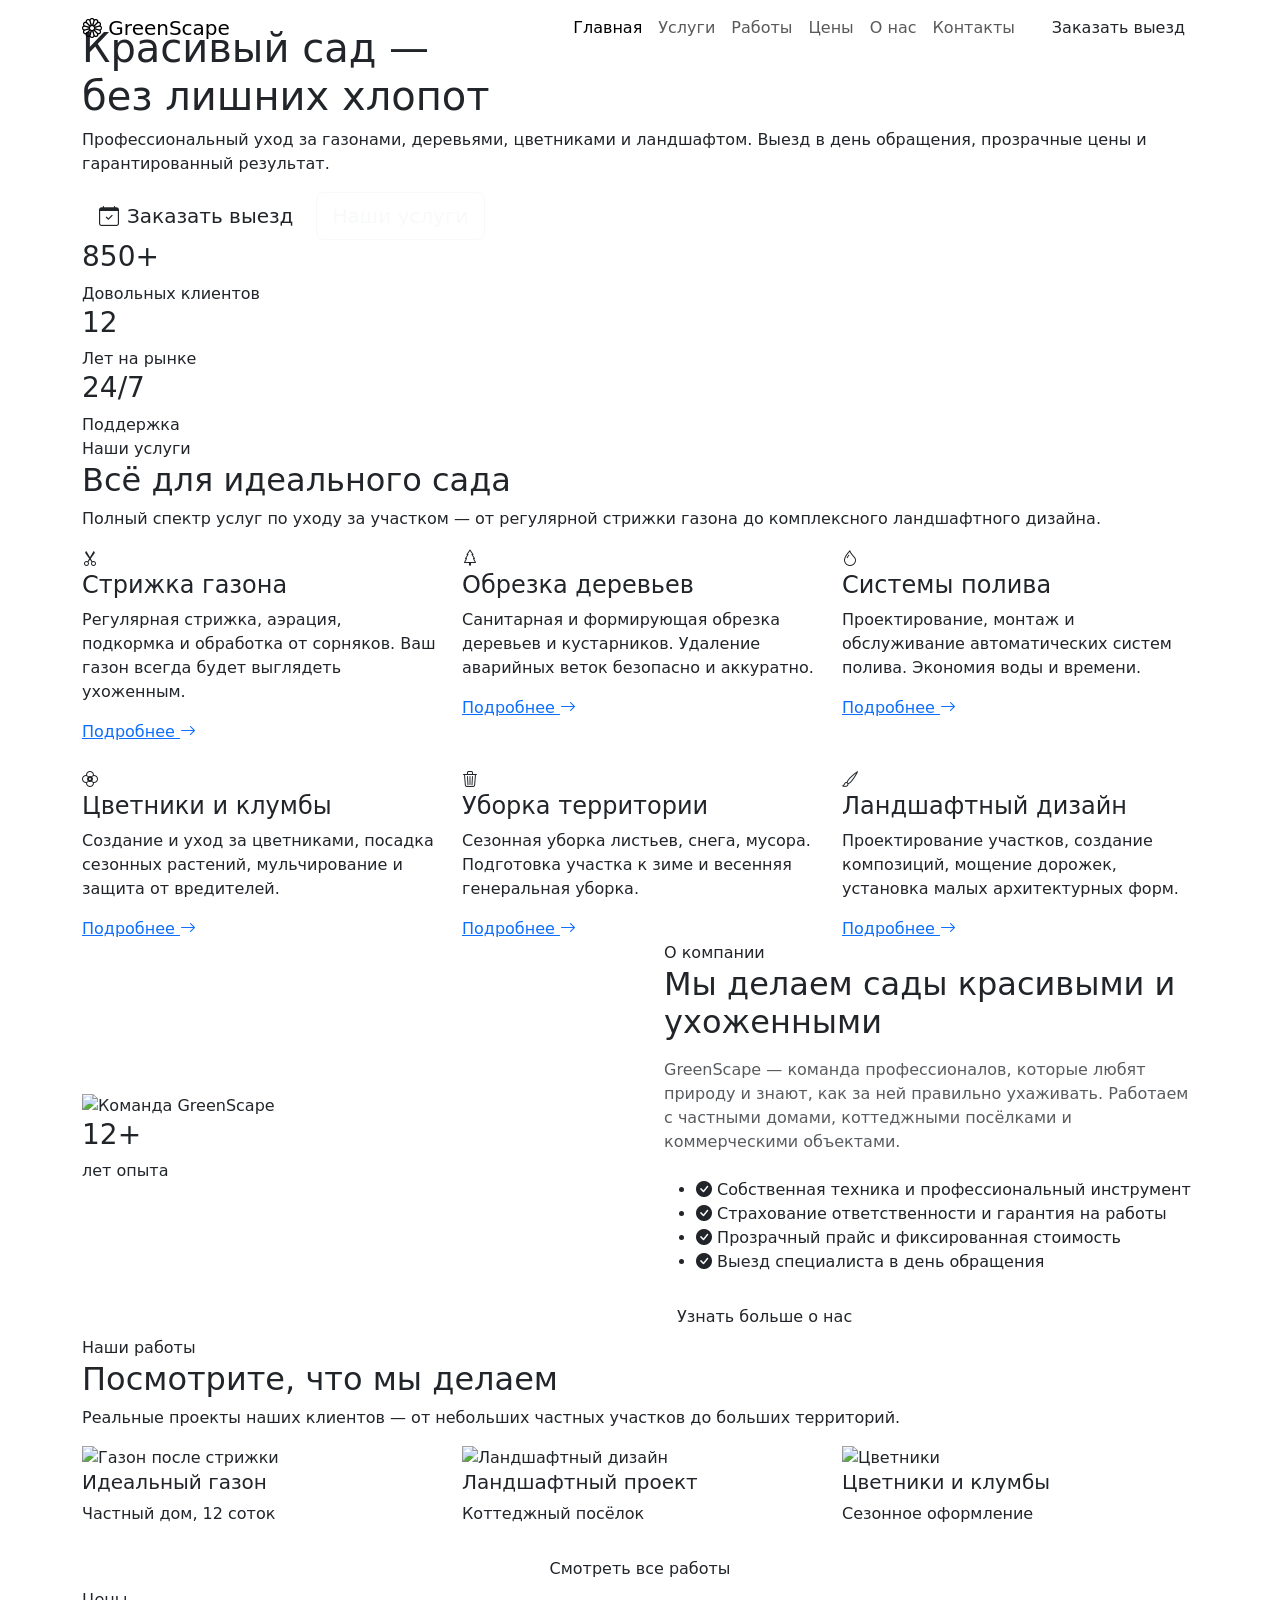
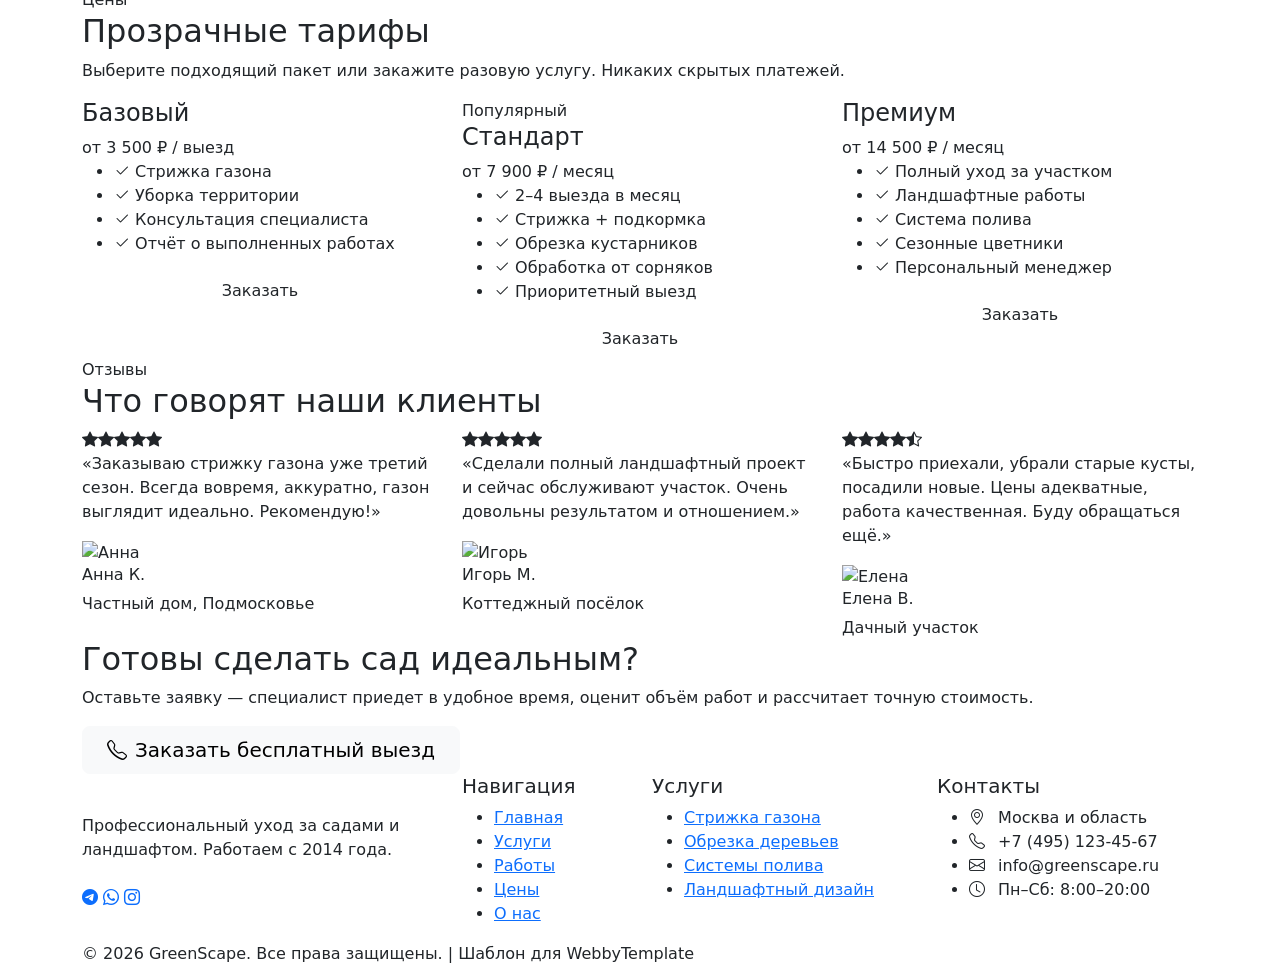
==== index.html @ d9d03e51 "Add files via upload" ====
<!DOCTYPE html>
<html lang="ru">
<head>
  <meta charset="UTF-8">
  <meta name="viewport" content="width=device-width, initial-scale=1.0">
  <title>GreenScape — Профессиональный уход за садом и ландшафтом</title>
  <meta name="description" content="Профессиональные услуги по уходу за садом, газонами, ландшафтным дизайном. Стрижка, обрезка, полив, уборка территории. Закажите выезд специалиста.">
  
  <!-- Bootstrap 5 -->
  <link href="https://cdn.jsdelivr.net/npm/bootstrap@5.3.3/dist/css/bootstrap.min.css" rel="stylesheet">
  <!-- Bootstrap Icons -->
  <link href="https://cdn.jsdelivr.net/npm/bootstrap-icons@1.11.3/font/bootstrap-icons.min.css" rel="stylesheet">
  <!-- Google Fonts -->
  <link href="https://fonts.googleapis.com/css2?family=Inter:wght@400;500;600;700;800&display=swap" rel="stylesheet">
  <!-- Custom CSS -->
  <link rel="stylesheet" href="css/style.css">
</head>
<body>

  <!-- ========== NAVBAR ========== -->
  <nav class="navbar navbar-expand-lg fixed-top" id="mainNav">
    <div class="container">
      <a class="navbar-brand" href="index.html">
        <i class="bi bi-flower1"></i> GreenScape
      </a>
      <button class="navbar-toggler border-0" type="button" data-bs-toggle="collapse" data-bs-target="#navbarNav">
        <span class="navbar-toggler-icon"></span>
      </button>
      <div class="collapse navbar-collapse" id="navbarNav">
        <ul class="navbar-nav ms-auto align-items-lg-center">
          <li class="nav-item"><a class="nav-link active" href="index.html">Главная</a></li>
          <li class="nav-item"><a class="nav-link" href="services.html">Услуги</a></li>
          <li class="nav-item"><a class="nav-link" href="portfolio.html">Работы</a></li>
          <li class="nav-item"><a class="nav-link" href="pricing.html">Цены</a></li>
          <li class="nav-item"><a class="nav-link" href="about.html">О нас</a></li>
          <li class="nav-item"><a class="nav-link" href="contact.html">Контакты</a></li>
          <li class="nav-item ms-lg-3">
            <a class="btn btn-primary-custom" href="contact.html">Заказать выезд</a>
          </li>
        </ul>
      </div>
    </div>
  </nav>

  <!-- ========== HERO ========== -->
  <section class="hero">
    <div class="container">
      <div class="hero-content">
        <span class="badge"><i class="bi bi-check-circle me-1"></i> Более 12 лет опыта</span>
        <h1>Красивый сад —<br>без лишних хлопот</h1>
        <p>Профессиональный уход за газонами, деревьями, цветниками и ландшафтом. Выезд в день обращения, прозрачные цены и гарантированный результат.</p>
        <div class="hero-btns">
          <a href="contact.html" class="btn btn-primary-custom btn-lg">
            <i class="bi bi-calendar-check me-2"></i>Заказать выезд
          </a>
          <a href="services.html" class="btn btn-outline-light btn-lg">
            Наши услуги
          </a>
        </div>
        <div class="hero-stats">
          <div class="stat-item">
            <h3>850+</h3>
            <span>Довольных клиентов</span>
          </div>
          <div class="stat-item">
            <h3>12</h3>
            <span>Лет на рынке</span>
          </div>
          <div class="stat-item">
            <h3>24/7</h3>
            <span>Поддержка</span>
          </div>
        </div>
      </div>
    </div>
  </section>

  <!-- ========== SERVICES ========== -->
  <section class="section" id="services">
    <div class="container">
      <div class="section-header">
        <span class="subtitle">Наши услуги</span>
        <h2>Всё для идеального сада</h2>
        <p>Полный спектр услуг по уходу за участком — от регулярной стрижки газона до комплексного ландшафтного дизайна.</p>
      </div>
      <div class="row g-4">
        <div class="col-md-6 col-lg-4">
          <div class="service-card">
            <div class="icon-box"><i class="bi bi-scissors"></i></div>
            <h4>Стрижка газона</h4>
            <p>Регулярная стрижка, аэрация, подкормка и обработка от сорняков. Ваш газон всегда будет выглядеть ухоженным.</p>
            <a href="services.html" class="link">Подробнее <i class="bi bi-arrow-right"></i></a>
          </div>
        </div>
        <div class="col-md-6 col-lg-4">
          <div class="service-card">
            <div class="icon-box"><i class="bi bi-tree"></i></div>
            <h4>Обрезка деревьев</h4>
            <p>Санитарная и формирующая обрезка деревьев и кустарников. Удаление аварийных веток безопасно и аккуратно.</p>
            <a href="services.html" class="link">Подробнее <i class="bi bi-arrow-right"></i></a>
          </div>
        </div>
        <div class="col-md-6 col-lg-4">
          <div class="service-card">
            <div class="icon-box"><i class="bi bi-droplet"></i></div>
            <h4>Системы полива</h4>
            <p>Проектирование, монтаж и обслуживание автоматических систем полива. Экономия воды и времени.</p>
            <a href="services.html" class="link">Подробнее <i class="bi bi-arrow-right"></i></a>
          </div>
        </div>
        <div class="col-md-6 col-lg-4">
          <div class="service-card">
            <div class="icon-box"><i class="bi bi-flower2"></i></div>
            <h4>Цветники и клумбы</h4>
            <p>Создание и уход за цветниками, посадка сезонных растений, мульчирование и защита от вредителей.</p>
            <a href="services.html" class="link">Подробнее <i class="bi bi-arrow-right"></i></a>
          </div>
        </div>
        <div class="col-md-6 col-lg-4">
          <div class="service-card">
            <div class="icon-box"><i class="bi bi-trash3"></i></div>
            <h4>Уборка территории</h4>
            <p>Сезонная уборка листьев, снега, мусора. Подготовка участка к зиме и весенняя генеральная уборка.</p>
            <a href="services.html" class="link">Подробнее <i class="bi bi-arrow-right"></i></a>
          </div>
        </div>
        <div class="col-md-6 col-lg-4">
          <div class="service-card">
            <div class="icon-box"><i class="bi bi-brush"></i></div>
            <h4>Ландшафтный дизайн</h4>
            <p>Проектирование участков, создание композиций, мощение дорожек, установка малых архитектурных форм.</p>
            <a href="services.html" class="link">Подробнее <i class="bi bi-arrow-right"></i></a>
          </div>
        </div>
      </div>
    </div>
  </section>

  <!-- ========== ABOUT ========== -->
  <section class="section bg-light-green">
    <div class="container">
      <div class="row align-items-center g-5">
        <div class="col-lg-6">
          <div class="about-img">
            <img src="https://images.unsplash.com/photo-1585320806297-9794b3e4eeae?w=800&q=80" alt="Команда GreenScape">
            <div class="about-badge">
              <h3>12+</h3>
              <span>лет опыта</span>
            </div>
          </div>
        </div>
        <div class="col-lg-6">
          <span class="subtitle text-primary-custom">О компании</span>
          <h2 class="mb-3">Мы делаем сады красивыми и ухоженными</h2>
          <p class="text-muted mb-4">GreenScape — команда профессионалов, которые любят природу и знают, как за ней правильно ухаживать. Работаем с частными домами, коттеджными посёлками и коммерческими объектами.</p>
          <ul class="feature-list">
            <li><i class="bi bi-check-circle-fill"></i> <span>Собственная техника и профессиональный инструмент</span></li>
            <li><i class="bi bi-check-circle-fill"></i> <span>Страхование ответственности и гарантия на работы</span></li>
            <li><i class="bi bi-check-circle-fill"></i> <span>Прозрачный прайс и фиксированная стоимость</span></li>
            <li><i class="bi bi-check-circle-fill"></i> <span>Выезд специалиста в день обращения</span></li>
          </ul>
          <a href="about.html" class="btn btn-primary-custom mt-2">Узнать больше о нас</a>
        </div>
      </div>
    </div>
  </section>

  <!-- ========== PORTFOLIO PREVIEW ========== -->
  <section class="section">
    <div class="container">
      <div class="section-header">
        <span class="subtitle">Наши работы</span>
        <h2>Посмотрите, что мы делаем</h2>
        <p>Реальные проекты наших клиентов — от небольших частных участков до больших территорий.</p>
      </div>
      <div class="row g-4">
        <div class="col-md-6 col-lg-4">
          <div class="portfolio-item">
            <img src="https://images.unsplash.com/photo-1558904541-efa843a96f01?w=600&q=80" alt="Газон после стрижки">
            <div class="portfolio-overlay">
              <h5>Идеальный газон</h5>
              <span>Частный дом, 12 соток</span>
            </div>
          </div>
        </div>
        <div class="col-md-6 col-lg-4">
          <div class="portfolio-item">
            <img src="https://images.unsplash.com/photo-1416879595882-3373a0480b5b?w=600&q=80" alt="Ландшафтный дизайн">
            <div class="portfolio-overlay">
              <h5>Ландшафтный проект</h5>
              <span>Коттеджный посёлок</span>
            </div>
          </div>
        </div>
        <div class="col-md-6 col-lg-4">
          <div class="portfolio-item">
            <img src="https://images.unsplash.com/photo-1591857177580-dc82b9ac4e1e?w=600&q=80" alt="Цветники">
            <div class="portfolio-overlay">
              <h5>Цветники и клумбы</h5>
              <span>Сезонное оформление</span>
            </div>
          </div>
        </div>
      </div>
      <div class="text-center mt-4">
        <a href="portfolio.html" class="btn btn-outline-custom">Смотреть все работы</a>
      </div>
    </div>
  </section>

  <!-- ========== PRICING PREVIEW ========== -->
  <section class="section bg-light-green">
    <div class="container">
      <div class="section-header">
        <span class="subtitle">Цены</span>
        <h2>Прозрачные тарифы</h2>
        <p>Выберите подходящий пакет или закажите разовую услугу. Никаких скрытых платежей.</p>
      </div>
      <div class="row g-4 justify-content-center">
        <div class="col-md-6 col-lg-4">
          <div class="pricing-card">
            <h4>Базовый</h4>
            <div class="price">от 3 500 ₽ <span>/ выезд</span></div>
            <ul class="pricing-features">
              <li><i class="bi bi-check2"></i> Стрижка газона</li>
              <li><i class="bi bi-check2"></i> Уборка территории</li>
              <li><i class="bi bi-check2"></i> Консультация специалиста</li>
              <li><i class="bi bi-check2"></i> Отчёт о выполненных работах</li>
            </ul>
            <a href="contact.html" class="btn btn-outline-custom w-100">Заказать</a>
          </div>
        </div>
        <div class="col-md-6 col-lg-4">
          <div class="pricing-card popular">
            <span class="badge-popular">Популярный</span>
            <h4>Стандарт</h4>
            <div class="price">от 7 900 ₽ <span>/ месяц</span></div>
            <ul class="pricing-features">
              <li><i class="bi bi-check2"></i> 2–4 выезда в месяц</li>
              <li><i class="bi bi-check2"></i> Стрижка + подкормка</li>
              <li><i class="bi bi-check2"></i> Обрезка кустарников</li>
              <li><i class="bi bi-check2"></i> Обработка от сорняков</li>
              <li><i class="bi bi-check2"></i> Приоритетный выезд</li>
            </ul>
            <a href="contact.html" class="btn btn-primary-custom w-100">Заказать</a>
          </div>
        </div>
        <div class="col-md-6 col-lg-4">
          <div class="pricing-card">
            <h4>Премиум</h4>
            <div class="price">от 14 500 ₽ <span>/ месяц</span></div>
            <ul class="pricing-features">
              <li><i class="bi bi-check2"></i> Полный уход за участком</li>
              <li><i class="bi bi-check2"></i> Ландшафтные работы</li>
              <li><i class="bi bi-check2"></i> Система полива</li>
              <li><i class="bi bi-check2"></i> Сезонные цветники</li>
              <li><i class="bi bi-check2"></i> Персональный менеджер</li>
            </ul>
            <a href="contact.html" class="btn btn-outline-custom w-100">Заказать</a>
          </div>
        </div>
      </div>
    </div>
  </section>

  <!-- ========== TESTIMONIALS ========== -->
  <section class="section">
    <div class="container">
      <div class="section-header">
        <span class="subtitle">Отзывы</span>
        <h2>Что говорят наши клиенты</h2>
      </div>
      <div class="row g-4">
        <div class="col-md-6 col-lg-4">
          <div class="testimonial-card">
            <div class="stars">
              <i class="bi bi-star-fill"></i><i class="bi bi-star-fill"></i><i class="bi bi-star-fill"></i><i class="bi bi-star-fill"></i><i class="bi bi-star-fill"></i>
            </div>
            <p>«Заказываю стрижку газона уже третий сезон. Всегда вовремя, аккуратно, газон выглядит идеально. Рекомендую!»</p>
            <div class="testimonial-author">
              <img src="https://randomuser.me/api/portraits/women/44.jpg" alt="Анна">
              <div>
                <h6>Анна К.</h6>
                <span>Частный дом, Подмосковье</span>
              </div>
            </div>
          </div>
        </div>
        <div class="col-md-6 col-lg-4">
          <div class="testimonial-card">
            <div class="stars">
              <i class="bi bi-star-fill"></i><i class="bi bi-star-fill"></i><i class="bi bi-star-fill"></i><i class="bi bi-star-fill"></i><i class="bi bi-star-fill"></i>
            </div>
            <p>«Сделали полный ландшафтный проект и сейчас обслуживают участок. Очень довольны результатом и отношением.»</p>
            <div class="testimonial-author">
              <img src="https://randomuser.me/api/portraits/men/32.jpg" alt="Игорь">
              <div>
                <h6>Игорь М.</h6>
                <span>Коттеджный посёлок</span>
              </div>
            </div>
          </div>
        </div>
        <div class="col-md-6 col-lg-4">
          <div class="testimonial-card">
            <div class="stars">
              <i class="bi bi-star-fill"></i><i class="bi bi-star-fill"></i><i class="bi bi-star-fill"></i><i class="bi bi-star-fill"></i><i class="bi bi-star-half"></i>
            </div>
            <p>«Быстро приехали, убрали старые кусты, посадили новые. Цены адекватные, работа качественная. Буду обращаться ещё.»</p>
            <div class="testimonial-author">
              <img src="https://randomuser.me/api/portraits/women/68.jpg" alt="Елена">
              <div>
                <h6>Елена В.</h6>
                <span>Дачный участок</span>
              </div>
            </div>
          </div>
        </div>
      </div>
    </div>
  </section>

  <!-- ========== CTA ========== -->
  <section class="section">
    <div class="container">
      <div class="cta-section">
        <h2>Готовы сделать сад идеальным?</h2>
        <p>Оставьте заявку — специалист приедет в удобное время, оценит объём работ и рассчитает точную стоимость.</p>
        <a href="contact.html" class="btn btn-light btn-lg px-4">
          <i class="bi bi-telephone me-2"></i>Заказать бесплатный выезд
        </a>
      </div>
    </div>
  </section>

  <!-- ========== FOOTER ========== -->
  <footer class="footer">
    <div class="container">
      <div class="row g-4">
        <div class="col-lg-4">
          <a class="navbar-brand text-white mb-3 d-inline-block" href="index.html">
            <i class="bi bi-flower1"></i> GreenScape
          </a>
          <p class="mb-4">Профессиональный уход за садами и ландшафтом. Работаем с 2014 года.</p>
          <div class="social-links">
            <a href="#"><i class="bi bi-telegram"></i></a>
            <a href="#"><i class="bi bi-whatsapp"></i></a>
            <a href="#"><i class="bi bi-instagram"></i></a>
            <a href="#"><i class="bi bi-vk"></i></a>
          </div>
        </div>
        <div class="col-6 col-lg-2">
          <h5>Навигация</h5>
          <ul class="footer-links">
            <li><a href="index.html">Главная</a></li>
            <li><a href="services.html">Услуги</a></li>
            <li><a href="portfolio.html">Работы</a></li>
            <li><a href="pricing.html">Цены</a></li>
            <li><a href="about.html">О нас</a></li>
          </ul>
        </div>
        <div class="col-6 col-lg-3">
          <h5>Услуги</h5>
          <ul class="footer-links">
            <li><a href="services.html">Стрижка газона</a></li>
            <li><a href="services.html">Обрезка деревьев</a></li>
            <li><a href="services.html">Системы полива</a></li>
            <li><a href="services.html">Ландшафтный дизайн</a></li>
          </ul>
        </div>
        <div class="col-lg-3">
          <h5>Контакты</h5>
          <ul class="footer-links">
            <li><i class="bi bi-geo-alt me-2"></i> Москва и область</li>
            <li><i class="bi bi-telephone me-2"></i> +7 (495) 123-45-67</li>
            <li><i class="bi bi-envelope me-2"></i> info@greenscape.ru</li>
            <li><i class="bi bi-clock me-2"></i> Пн–Сб: 8:00–20:00</li>
          </ul>
        </div>
      </div>
      <div class="footer-bottom">
        <p class="mb-0">© 2026 GreenScape. Все права защищены. | Шаблон для WebbyTemplate</p>
      </div>
    </div>
  </footer>

  <!-- Bootstrap JS -->
  <script src="https://cdn.jsdelivr.net/npm/bootstrap@5.3.3/dist/js/bootstrap.bundle.min.js"></script>
  <script src="js/main.js"></script>
</body>
</html>
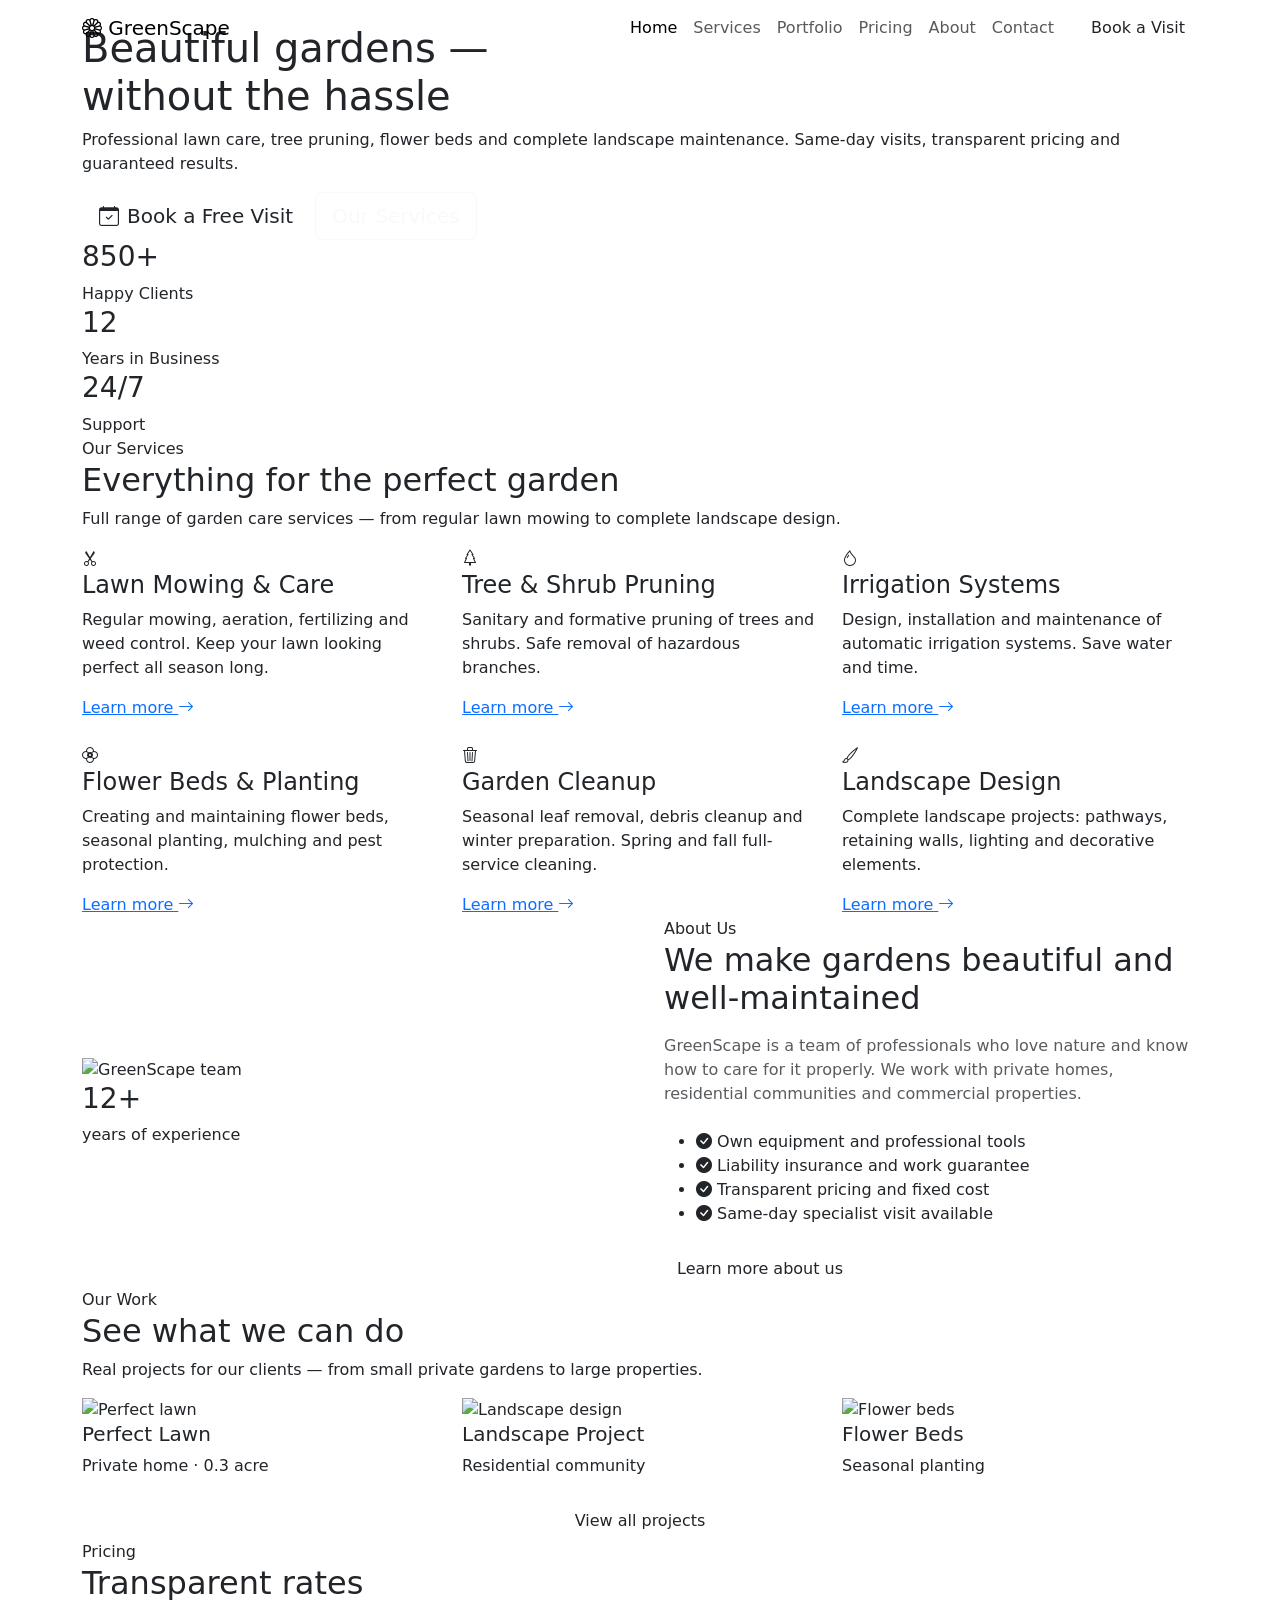
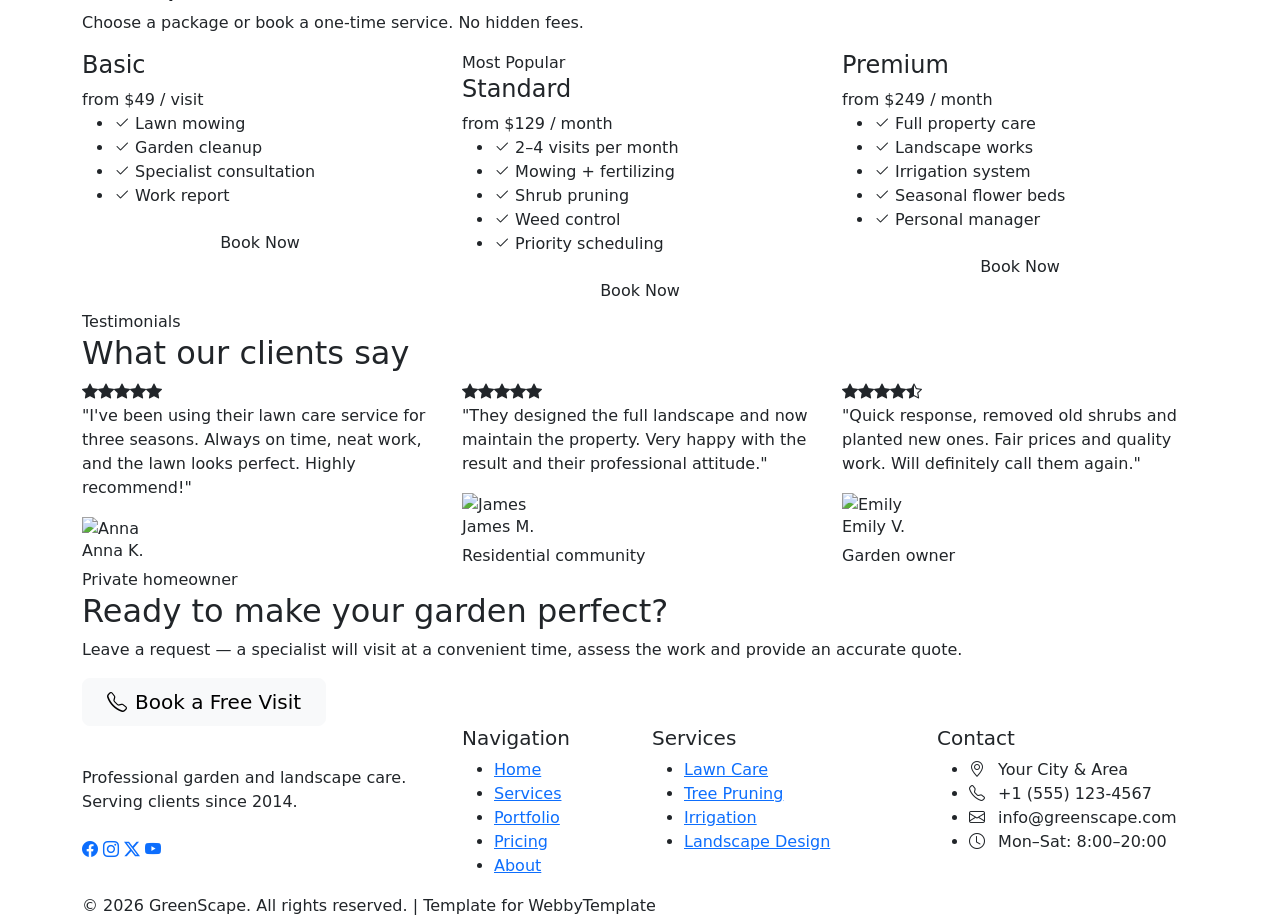
==== commit 5ba0574d: "Update index.html" ====
--- a/index.html
+++ b/index.html
@@ -1,10 +1,10 @@
 <!DOCTYPE html>
-<html lang="ru">
+<html lang="en">
 <head>
   <meta charset="UTF-8">
   <meta name="viewport" content="width=device-width, initial-scale=1.0">
-  <title>GreenScape — Профессиональный уход за садом и ландшафтом</title>
-  <meta name="description" content="Профессиональные услуги по уходу за садом, газонами, ландшафтным дизайном. Стрижка, обрезка, полив, уборка территории. Закажите выезд специалиста.">
+  <title>GreenScape — Professional Garden & Landscape Care</title>
+  <meta name="description" content="Professional garden maintenance, lawn care, tree pruning, irrigation systems and landscape design. Book a free site visit today.">
   
   <!-- Bootstrap 5 -->
   <link href="https://cdn.jsdelivr.net/npm/bootstrap@5.3.3/dist/css/bootstrap.min.css" rel="stylesheet">
@@ -13,7 +13,7 @@
   <!-- Google Fonts -->
   <link href="https://fonts.googleapis.com/css2?family=Inter:wght@400;500;600;700;800&display=swap" rel="stylesheet">
   <!-- Custom CSS -->
-  <link rel="stylesheet" href="css/style.css">
+  <link rel="stylesheet" href="style.css">
 </head>
 <body>
 
@@ -28,14 +28,14 @@
       </button>
       <div class="collapse navbar-collapse" id="navbarNav">
         <ul class="navbar-nav ms-auto align-items-lg-center">
-          <li class="nav-item"><a class="nav-link active" href="index.html">Главная</a></li>
-          <li class="nav-item"><a class="nav-link" href="services.html">Услуги</a></li>
-          <li class="nav-item"><a class="nav-link" href="portfolio.html">Работы</a></li>
-          <li class="nav-item"><a class="nav-link" href="pricing.html">Цены</a></li>
-          <li class="nav-item"><a class="nav-link" href="about.html">О нас</a></li>
-          <li class="nav-item"><a class="nav-link" href="contact.html">Контакты</a></li>
+          <li class="nav-item"><a class="nav-link active" href="index.html">Home</a></li>
+          <li class="nav-item"><a class="nav-link" href="services.html">Services</a></li>
+          <li class="nav-item"><a class="nav-link" href="portfolio.html">Portfolio</a></li>
+          <li class="nav-item"><a class="nav-link" href="pricing.html">Pricing</a></li>
+          <li class="nav-item"><a class="nav-link" href="about.html">About</a></li>
+          <li class="nav-item"><a class="nav-link" href="contact.html">Contact</a></li>
           <li class="nav-item ms-lg-3">
-            <a class="btn btn-primary-custom" href="contact.html">Заказать выезд</a>
+            <a class="btn btn-primary-custom" href="contact.html">Book a Visit</a>
           </li>
         </ul>
       </div>
@@ -46,29 +46,29 @@
   <section class="hero">
     <div class="container">
       <div class="hero-content">
-        <span class="badge"><i class="bi bi-check-circle me-1"></i> Более 12 лет опыта</span>
-        <h1>Красивый сад —<br>без лишних хлопот</h1>
-        <p>Профессиональный уход за газонами, деревьями, цветниками и ландшафтом. Выезд в день обращения, прозрачные цены и гарантированный результат.</p>
+        <span class="badge"><i class="bi bi-check-circle me-1"></i> Over 12 years of experience</span>
+        <h1>Beautiful gardens —<br>without the hassle</h1>
+        <p>Professional lawn care, tree pruning, flower beds and complete landscape maintenance. Same-day visits, transparent pricing and guaranteed results.</p>
         <div class="hero-btns">
           <a href="contact.html" class="btn btn-primary-custom btn-lg">
-            <i class="bi bi-calendar-check me-2"></i>Заказать выезд
+            <i class="bi bi-calendar-check me-2"></i>Book a Free Visit
           </a>
           <a href="services.html" class="btn btn-outline-light btn-lg">
-            Наши услуги
+            Our Services
           </a>
         </div>
         <div class="hero-stats">
           <div class="stat-item">
             <h3>850+</h3>
-            <span>Довольных клиентов</span>
+            <span>Happy Clients</span>
           </div>
           <div class="stat-item">
             <h3>12</h3>
-            <span>Лет на рынке</span>
+            <span>Years in Business</span>
           </div>
           <div class="stat-item">
             <h3>24/7</h3>
-            <span>Поддержка</span>
+            <span>Support</span>
           </div>
         </div>
       </div>
@@ -79,57 +79,57 @@
   <section class="section" id="services">
     <div class="container">
       <div class="section-header">
-        <span class="subtitle">Наши услуги</span>
-        <h2>Всё для идеального сада</h2>
-        <p>Полный спектр услуг по уходу за участком — от регулярной стрижки газона до комплексного ландшафтного дизайна.</p>
+        <span class="subtitle">Our Services</span>
+        <h2>Everything for the perfect garden</h2>
+        <p>Full range of garden care services — from regular lawn mowing to complete landscape design.</p>
       </div>
       <div class="row g-4">
         <div class="col-md-6 col-lg-4">
           <div class="service-card">
             <div class="icon-box"><i class="bi bi-scissors"></i></div>
-            <h4>Стрижка газона</h4>
-            <p>Регулярная стрижка, аэрация, подкормка и обработка от сорняков. Ваш газон всегда будет выглядеть ухоженным.</p>
-            <a href="services.html" class="link">Подробнее <i class="bi bi-arrow-right"></i></a>
+            <h4>Lawn Mowing & Care</h4>
+            <p>Regular mowing, aeration, fertilizing and weed control. Keep your lawn looking perfect all season long.</p>
+            <a href="services.html" class="link">Learn more <i class="bi bi-arrow-right"></i></a>
           </div>
         </div>
         <div class="col-md-6 col-lg-4">
           <div class="service-card">
             <div class="icon-box"><i class="bi bi-tree"></i></div>
-            <h4>Обрезка деревьев</h4>
-            <p>Санитарная и формирующая обрезка деревьев и кустарников. Удаление аварийных веток безопасно и аккуратно.</p>
-            <a href="services.html" class="link">Подробнее <i class="bi bi-arrow-right"></i></a>
+            <h4>Tree & Shrub Pruning</h4>
+            <p>Sanitary and formative pruning of trees and shrubs. Safe removal of hazardous branches.</p>
+            <a href="services.html" class="link">Learn more <i class="bi bi-arrow-right"></i></a>
           </div>
         </div>
         <div class="col-md-6 col-lg-4">
           <div class="service-card">
             <div class="icon-box"><i class="bi bi-droplet"></i></div>
-            <h4>Системы полива</h4>
-            <p>Проектирование, монтаж и обслуживание автоматических систем полива. Экономия воды и времени.</p>
-            <a href="services.html" class="link">Подробнее <i class="bi bi-arrow-right"></i></a>
+            <h4>Irrigation Systems</h4>
+            <p>Design, installation and maintenance of automatic irrigation systems. Save water and time.</p>
+            <a href="services.html" class="link">Learn more <i class="bi bi-arrow-right"></i></a>
           </div>
         </div>
         <div class="col-md-6 col-lg-4">
           <div class="service-card">
             <div class="icon-box"><i class="bi bi-flower2"></i></div>
-            <h4>Цветники и клумбы</h4>
-            <p>Создание и уход за цветниками, посадка сезонных растений, мульчирование и защита от вредителей.</p>
-            <a href="services.html" class="link">Подробнее <i class="bi bi-arrow-right"></i></a>
+            <h4>Flower Beds & Planting</h4>
+            <p>Creating and maintaining flower beds, seasonal planting, mulching and pest protection.</p>
+            <a href="services.html" class="link">Learn more <i class="bi bi-arrow-right"></i></a>
           </div>
         </div>
         <div class="col-md-6 col-lg-4">
           <div class="service-card">
             <div class="icon-box"><i class="bi bi-trash3"></i></div>
-            <h4>Уборка территории</h4>
-            <p>Сезонная уборка листьев, снега, мусора. Подготовка участка к зиме и весенняя генеральная уборка.</p>
-            <a href="services.html" class="link">Подробнее <i class="bi bi-arrow-right"></i></a>
+            <h4>Garden Cleanup</h4>
+            <p>Seasonal leaf removal, debris cleanup and winter preparation. Spring and fall full-service cleaning.</p>
+            <a href="services.html" class="link">Learn more <i class="bi bi-arrow-right"></i></a>
           </div>
         </div>
         <div class="col-md-6 col-lg-4">
           <div class="service-card">
             <div class="icon-box"><i class="bi bi-brush"></i></div>
-            <h4>Ландшафтный дизайн</h4>
-            <p>Проектирование участков, создание композиций, мощение дорожек, установка малых архитектурных форм.</p>
-            <a href="services.html" class="link">Подробнее <i class="bi bi-arrow-right"></i></a>
+            <h4>Landscape Design</h4>
+            <p>Complete landscape projects: pathways, retaining walls, lighting and decorative elements.</p>
+            <a href="services.html" class="link">Learn more <i class="bi bi-arrow-right"></i></a>
           </div>
         </div>
       </div>
@@ -142,24 +142,24 @@
       <div class="row align-items-center g-5">
         <div class="col-lg-6">
           <div class="about-img">
-            <img src="https://images.unsplash.com/photo-1585320806297-9794b3e4eeae?w=800&q=80" alt="Команда GreenScape">
+            <img src="https://images.unsplash.com/photo-1585320806297-9794b3e4eeae?w=800&q=80" alt="GreenScape team">
             <div class="about-badge">
               <h3>12+</h3>
-              <span>лет опыта</span>
+              <span>years of experience</span>
             </div>
           </div>
         </div>
         <div class="col-lg-6">
-          <span class="subtitle text-primary-custom">О компании</span>
-          <h2 class="mb-3">Мы делаем сады красивыми и ухоженными</h2>
-          <p class="text-muted mb-4">GreenScape — команда профессионалов, которые любят природу и знают, как за ней правильно ухаживать. Работаем с частными домами, коттеджными посёлками и коммерческими объектами.</p>
+          <span class="subtitle text-primary-custom">About Us</span>
+          <h2 class="mb-3">We make gardens beautiful and well-maintained</h2>
+          <p class="text-muted mb-4">GreenScape is a team of professionals who love nature and know how to care for it properly. We work with private homes, residential communities and commercial properties.</p>
           <ul class="feature-list">
-            <li><i class="bi bi-check-circle-fill"></i> <span>Собственная техника и профессиональный инструмент</span></li>
-            <li><i class="bi bi-check-circle-fill"></i> <span>Страхование ответственности и гарантия на работы</span></li>
-            <li><i class="bi bi-check-circle-fill"></i> <span>Прозрачный прайс и фиксированная стоимость</span></li>
-            <li><i class="bi bi-check-circle-fill"></i> <span>Выезд специалиста в день обращения</span></li>
+            <li><i class="bi bi-check-circle-fill"></i> <span>Own equipment and professional tools</span></li>
+            <li><i class="bi bi-check-circle-fill"></i> <span>Liability insurance and work guarantee</span></li>
+            <li><i class="bi bi-check-circle-fill"></i> <span>Transparent pricing and fixed cost</span></li>
+            <li><i class="bi bi-check-circle-fill"></i> <span>Same-day specialist visit available</span></li>
           </ul>
-          <a href="about.html" class="btn btn-primary-custom mt-2">Узнать больше о нас</a>
+          <a href="about.html" class="btn btn-primary-custom mt-2">Learn more about us</a>
         </div>
       </div>
     </div>
@@ -169,41 +169,41 @@
   <section class="section">
     <div class="container">
       <div class="section-header">
-        <span class="subtitle">Наши работы</span>
-        <h2>Посмотрите, что мы делаем</h2>
-        <p>Реальные проекты наших клиентов — от небольших частных участков до больших территорий.</p>
+        <span class="subtitle">Our Work</span>
+        <h2>See what we can do</h2>
+        <p>Real projects for our clients — from small private gardens to large properties.</p>
       </div>
       <div class="row g-4">
         <div class="col-md-6 col-lg-4">
           <div class="portfolio-item">
-            <img src="https://images.unsplash.com/photo-1558904541-efa843a96f01?w=600&q=80" alt="Газон после стрижки">
+            <img src="https://images.unsplash.com/photo-1558904541-efa843a96f01?w=600&q=80" alt="Perfect lawn">
             <div class="portfolio-overlay">
-              <h5>Идеальный газон</h5>
-              <span>Частный дом, 12 соток</span>
+              <h5>Perfect Lawn</h5>
+              <span>Private home · 0.3 acre</span>
             </div>
           </div>
         </div>
         <div class="col-md-6 col-lg-4">
           <div class="portfolio-item">
-            <img src="https://images.unsplash.com/photo-1416879595882-3373a0480b5b?w=600&q=80" alt="Ландшафтный дизайн">
+            <img src="https://images.unsplash.com/photo-1416879595882-3373a0480b5b?w=600&q=80" alt="Landscape design">
             <div class="portfolio-overlay">
-              <h5>Ландшафтный проект</h5>
-              <span>Коттеджный посёлок</span>
+              <h5>Landscape Project</h5>
+              <span>Residential community</span>
             </div>
           </div>
         </div>
         <div class="col-md-6 col-lg-4">
           <div class="portfolio-item">
-            <img src="https://images.unsplash.com/photo-1591857177580-dc82b9ac4e1e?w=600&q=80" alt="Цветники">
+            <img src="https://images.unsplash.com/photo-1591857177580-dc82b9ac4e1e?w=600&q=80" alt="Flower beds">
             <div class="portfolio-overlay">
-              <h5>Цветники и клумбы</h5>
-              <span>Сезонное оформление</span>
+              <h5>Flower Beds</h5>
+              <span>Seasonal planting</span>
             </div>
           </div>
         </div>
       </div>
       <div class="text-center mt-4">
-        <a href="portfolio.html" class="btn btn-outline-custom">Смотреть все работы</a>
+        <a href="portfolio.html" class="btn btn-outline-custom">View all projects</a>
       </div>
     </div>
   </section>
@@ -212,51 +212,51 @@
   <section class="section bg-light-green">
     <div class="container">
       <div class="section-header">
-        <span class="subtitle">Цены</span>
-        <h2>Прозрачные тарифы</h2>
-        <p>Выберите подходящий пакет или закажите разовую услугу. Никаких скрытых платежей.</p>
+        <span class="subtitle">Pricing</span>
+        <h2>Transparent rates</h2>
+        <p>Choose a package or book a one-time service. No hidden fees.</p>
       </div>
       <div class="row g-4 justify-content-center">
         <div class="col-md-6 col-lg-4">
           <div class="pricing-card">
-            <h4>Базовый</h4>
-            <div class="price">от 3 500 ₽ <span>/ выезд</span></div>
+            <h4>Basic</h4>
+            <div class="price">from $49 <span>/ visit</span></div>
             <ul class="pricing-features">
-              <li><i class="bi bi-check2"></i> Стрижка газона</li>
-              <li><i class="bi bi-check2"></i> Уборка территории</li>
-              <li><i class="bi bi-check2"></i> Консультация специалиста</li>
-              <li><i class="bi bi-check2"></i> Отчёт о выполненных работах</li>
+              <li><i class="bi bi-check2"></i> Lawn mowing</li>
+              <li><i class="bi bi-check2"></i> Garden cleanup</li>
+              <li><i class="bi bi-check2"></i> Specialist consultation</li>
+              <li><i class="bi bi-check2"></i> Work report</li>
             </ul>
-            <a href="contact.html" class="btn btn-outline-custom w-100">Заказать</a>
+            <a href="contact.html" class="btn btn-outline-custom w-100">Book Now</a>
           </div>
         </div>
         <div class="col-md-6 col-lg-4">
           <div class="pricing-card popular">
-            <span class="badge-popular">Популярный</span>
-            <h4>Стандарт</h4>
-            <div class="price">от 7 900 ₽ <span>/ месяц</span></div>
+            <span class="badge-popular">Most Popular</span>
+            <h4>Standard</h4>
+            <div class="price">from $129 <span>/ month</span></div>
             <ul class="pricing-features">
-              <li><i class="bi bi-check2"></i> 2–4 выезда в месяц</li>
-              <li><i class="bi bi-check2"></i> Стрижка + подкормка</li>
-              <li><i class="bi bi-check2"></i> Обрезка кустарников</li>
-              <li><i class="bi bi-check2"></i> Обработка от сорняков</li>
-              <li><i class="bi bi-check2"></i> Приоритетный выезд</li>
+              <li><i class="bi bi-check2"></i> 2–4 visits per month</li>
+              <li><i class="bi bi-check2"></i> Mowing + fertilizing</li>
+              <li><i class="bi bi-check2"></i> Shrub pruning</li>
+              <li><i class="bi bi-check2"></i> Weed control</li>
+              <li><i class="bi bi-check2"></i> Priority scheduling</li>
             </ul>
-            <a href="contact.html" class="btn btn-primary-custom w-100">Заказать</a>
+            <a href="contact.html" class="btn btn-primary-custom w-100">Book Now</a>
           </div>
         </div>
         <div class="col-md-6 col-lg-4">
           <div class="pricing-card">
-            <h4>Премиум</h4>
-            <div class="price">от 14 500 ₽ <span>/ месяц</span></div>
+            <h4>Premium</h4>
+            <div class="price">from $249 <span>/ month</span></div>
             <ul class="pricing-features">
-              <li><i class="bi bi-check2"></i> Полный уход за участком</li>
-              <li><i class="bi bi-check2"></i> Ландшафтные работы</li>
-              <li><i class="bi bi-check2"></i> Система полива</li>
-              <li><i class="bi bi-check2"></i> Сезонные цветники</li>
-              <li><i class="bi bi-check2"></i> Персональный менеджер</li>
+              <li><i class="bi bi-check2"></i> Full property care</li>
+              <li><i class="bi bi-check2"></i> Landscape works</li>
+              <li><i class="bi bi-check2"></i> Irrigation system</li>
+              <li><i class="bi bi-check2"></i> Seasonal flower beds</li>
+              <li><i class="bi bi-check2"></i> Personal manager</li>
             </ul>
-            <a href="contact.html" class="btn btn-outline-custom w-100">Заказать</a>
+            <a href="contact.html" class="btn btn-outline-custom w-100">Book Now</a>
           </div>
         </div>
       </div>
@@ -267,8 +267,8 @@
   <section class="section">
     <div class="container">
       <div class="section-header">
-        <span class="subtitle">Отзывы</span>
-        <h2>Что говорят наши клиенты</h2>
+        <span class="subtitle">Testimonials</span>
+        <h2>What our clients say</h2>
       </div>
       <div class="row g-4">
         <div class="col-md-6 col-lg-4">
@@ -276,12 +276,12 @@
             <div class="stars">
               <i class="bi bi-star-fill"></i><i class="bi bi-star-fill"></i><i class="bi bi-star-fill"></i><i class="bi bi-star-fill"></i><i class="bi bi-star-fill"></i>
             </div>
-            <p>«Заказываю стрижку газона уже третий сезон. Всегда вовремя, аккуратно, газон выглядит идеально. Рекомендую!»</p>
+            <p>"I've been using their lawn care service for three seasons. Always on time, neat work, and the lawn looks perfect. Highly recommend!"</p>
             <div class="testimonial-author">
-              <img src="https://randomuser.me/api/portraits/women/44.jpg" alt="Анна">
+              <img src="https://randomuser.me/api/portraits/women/44.jpg" alt="Anna">
               <div>
-                <h6>Анна К.</h6>
-                <span>Частный дом, Подмосковье</span>
+                <h6>Anna K.</h6>
+                <span>Private homeowner</span>
               </div>
             </div>
           </div>
@@ -291,12 +291,12 @@
             <div class="stars">
               <i class="bi bi-star-fill"></i><i class="bi bi-star-fill"></i><i class="bi bi-star-fill"></i><i class="bi bi-star-fill"></i><i class="bi bi-star-fill"></i>
             </div>
-            <p>«Сделали полный ландшафтный проект и сейчас обслуживают участок. Очень довольны результатом и отношением.»</p>
+            <p>"They designed the full landscape and now maintain the property. Very happy with the result and their professional attitude."</p>
             <div class="testimonial-author">
-              <img src="https://randomuser.me/api/portraits/men/32.jpg" alt="Игорь">
+              <img src="https://randomuser.me/api/portraits/men/32.jpg" alt="James">
               <div>
-                <h6>Игорь М.</h6>
-                <span>Коттеджный посёлок</span>
+                <h6>James M.</h6>
+                <span>Residential community</span>
               </div>
             </div>
           </div>
@@ -306,12 +306,12 @@
             <div class="stars">
               <i class="bi bi-star-fill"></i><i class="bi bi-star-fill"></i><i class="bi bi-star-fill"></i><i class="bi bi-star-fill"></i><i class="bi bi-star-half"></i>
             </div>
-            <p>«Быстро приехали, убрали старые кусты, посадили новые. Цены адекватные, работа качественная. Буду обращаться ещё.»</p>
+            <p>"Quick response, removed old shrubs and planted new ones. Fair prices and quality work. Will definitely call them again."</p>
             <div class="testimonial-author">
-              <img src="https://randomuser.me/api/portraits/women/68.jpg" alt="Елена">
+              <img src="https://randomuser.me/api/portraits/women/68.jpg" alt="Emily">
               <div>
-                <h6>Елена В.</h6>
-                <span>Дачный участок</span>
+                <h6>Emily V.</h6>
+                <span>Garden owner</span>
               </div>
             </div>
           </div>
@@ -324,10 +324,10 @@
   <section class="section">
     <div class="container">
       <div class="cta-section">
-        <h2>Готовы сделать сад идеальным?</h2>
-        <p>Оставьте заявку — специалист приедет в удобное время, оценит объём работ и рассчитает точную стоимость.</p>
+        <h2>Ready to make your garden perfect?</h2>
+        <p>Leave a request — a specialist will visit at a convenient time, assess the work and provide an accurate quote.</p>
         <a href="contact.html" class="btn btn-light btn-lg px-4">
-          <i class="bi bi-telephone me-2"></i>Заказать бесплатный выезд
+          <i class="bi bi-telephone me-2"></i>Book a Free Visit
         </a>
       </div>
     </div>
@@ -341,51 +341,51 @@
           <a class="navbar-brand text-white mb-3 d-inline-block" href="index.html">
             <i class="bi bi-flower1"></i> GreenScape
           </a>
-          <p class="mb-4">Профессиональный уход за садами и ландшафтом. Работаем с 2014 года.</p>
+          <p class="mb-4">Professional garden and landscape care. Serving clients since 2014.</p>
           <div class="social-links">
-            <a href="#"><i class="bi bi-telegram"></i></a>
-            <a href="#"><i class="bi bi-whatsapp"></i></a>
+            <a href="#"><i class="bi bi-facebook"></i></a>
             <a href="#"><i class="bi bi-instagram"></i></a>
-            <a href="#"><i class="bi bi-vk"></i></a>
+            <a href="#"><i class="bi bi-twitter-x"></i></a>
+            <a href="#"><i class="bi bi-youtube"></i></a>
           </div>
         </div>
         <div class="col-6 col-lg-2">
-          <h5>Навигация</h5>
+          <h5>Navigation</h5>
           <ul class="footer-links">
-            <li><a href="index.html">Главная</a></li>
-            <li><a href="services.html">Услуги</a></li>
-            <li><a href="portfolio.html">Работы</a></li>
-            <li><a href="pricing.html">Цены</a></li>
-            <li><a href="about.html">О нас</a></li>
+            <li><a href="index.html">Home</a></li>
+            <li><a href="services.html">Services</a></li>
+            <li><a href="portfolio.html">Portfolio</a></li>
+            <li><a href="pricing.html">Pricing</a></li>
+            <li><a href="about.html">About</a></li>
           </ul>
         </div>
         <div class="col-6 col-lg-3">
-          <h5>Услуги</h5>
+          <h5>Services</h5>
           <ul class="footer-links">
-            <li><a href="services.html">Стрижка газона</a></li>
-            <li><a href="services.html">Обрезка деревьев</a></li>
-            <li><a href="services.html">Системы полива</a></li>
-            <li><a href="services.html">Ландшафтный дизайн</a></li>
+            <li><a href="services.html">Lawn Care</a></li>
+            <li><a href="services.html">Tree Pruning</a></li>
+            <li><a href="services.html">Irrigation</a></li>
+            <li><a href="services.html">Landscape Design</a></li>
           </ul>
         </div>
         <div class="col-lg-3">
-          <h5>Контакты</h5>
+          <h5>Contact</h5>
           <ul class="footer-links">
-            <li><i class="bi bi-geo-alt me-2"></i> Москва и область</li>
-            <li><i class="bi bi-telephone me-2"></i> +7 (495) 123-45-67</li>
-            <li><i class="bi bi-envelope me-2"></i> info@greenscape.ru</li>
-            <li><i class="bi bi-clock me-2"></i> Пн–Сб: 8:00–20:00</li>
+            <li><i class="bi bi-geo-alt me-2"></i> Your City & Area</li>
+            <li><i class="bi bi-telephone me-2"></i> +1 (555) 123-4567</li>
+            <li><i class="bi bi-envelope me-2"></i> info@greenscape.com</li>
+            <li><i class="bi bi-clock me-2"></i> Mon–Sat: 8:00–20:00</li>
           </ul>
         </div>
       </div>
       <div class="footer-bottom">
-        <p class="mb-0">© 2026 GreenScape. Все права защищены. | Шаблон для WebbyTemplate</p>
+        <p class="mb-0">© 2026 GreenScape. All rights reserved. | Template for WebbyTemplate</p>
       </div>
     </div>
   </footer>
 
   <!-- Bootstrap JS -->
   <script src="https://cdn.jsdelivr.net/npm/bootstrap@5.3.3/dist/js/bootstrap.bundle.min.js"></script>
-  <script src="js/main.js"></script>
+  <script src="main.js"></script>
 </body>
-</html>+  </html>
